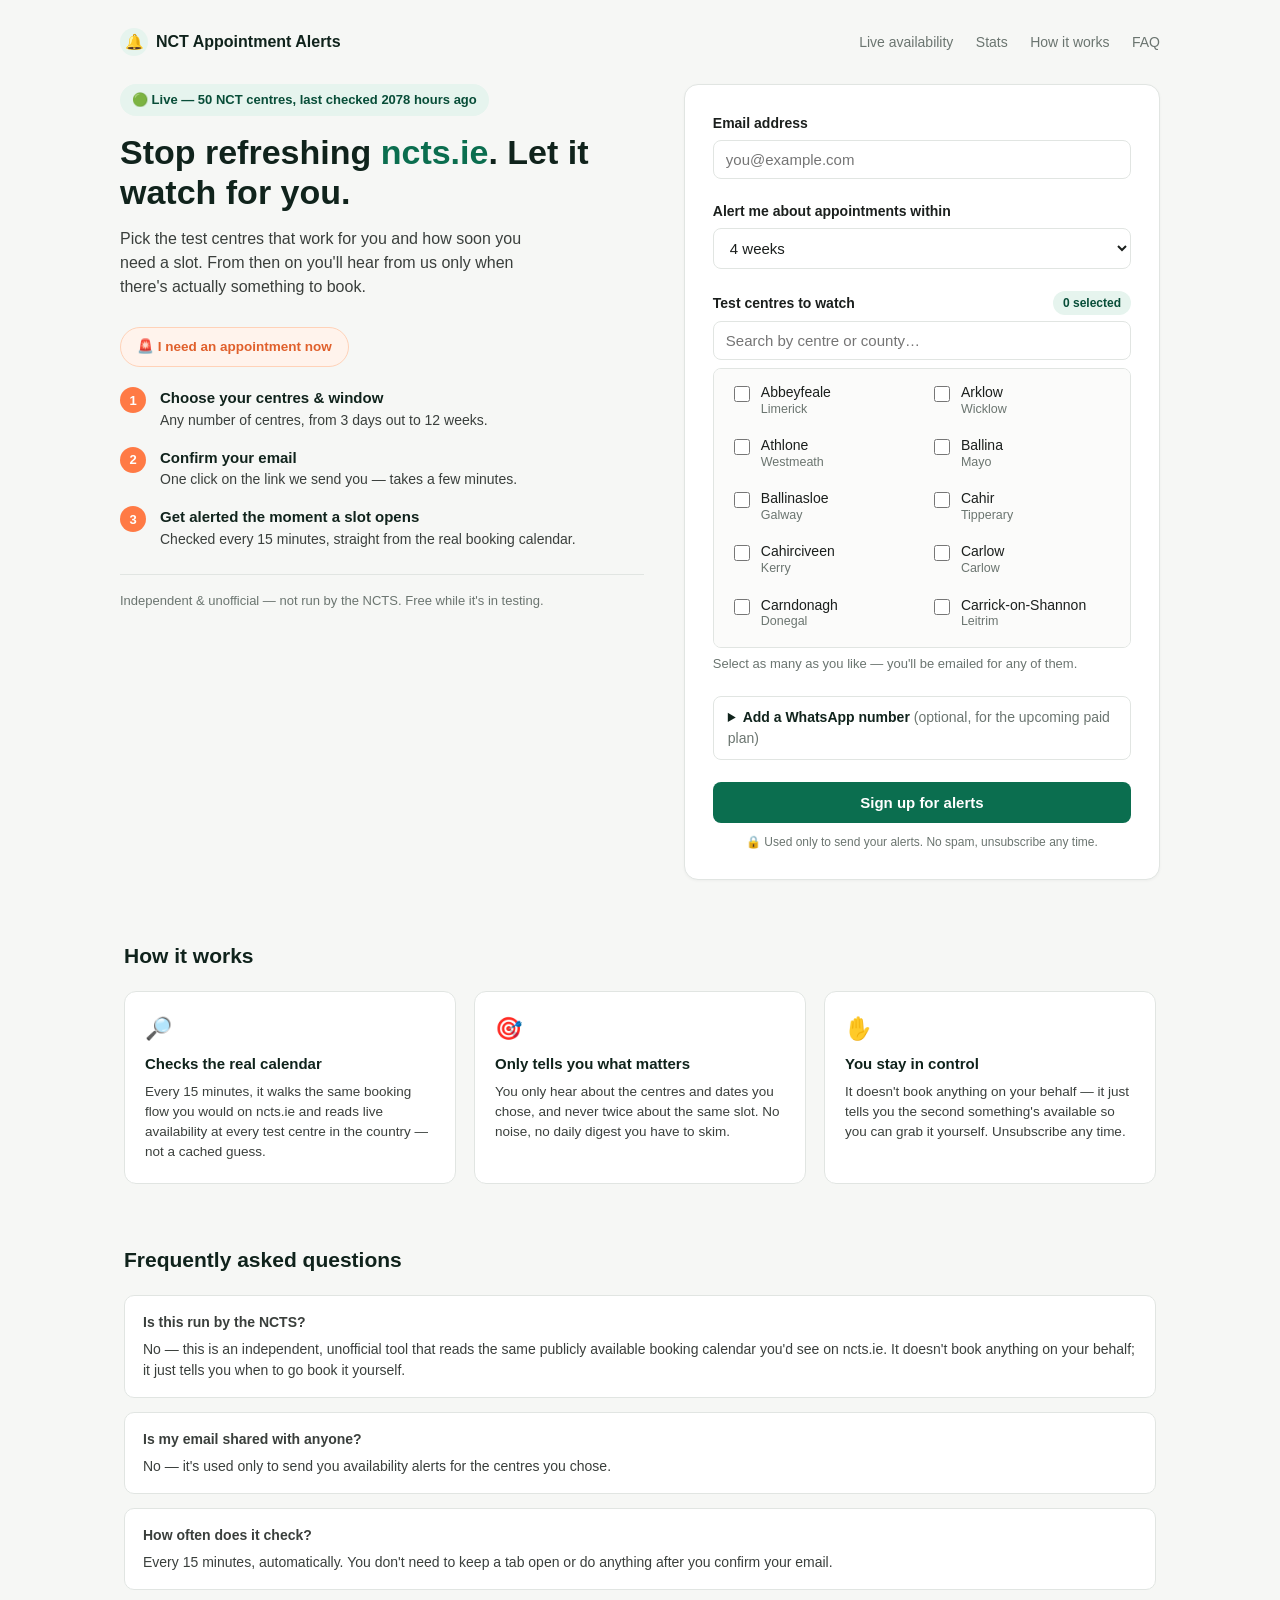
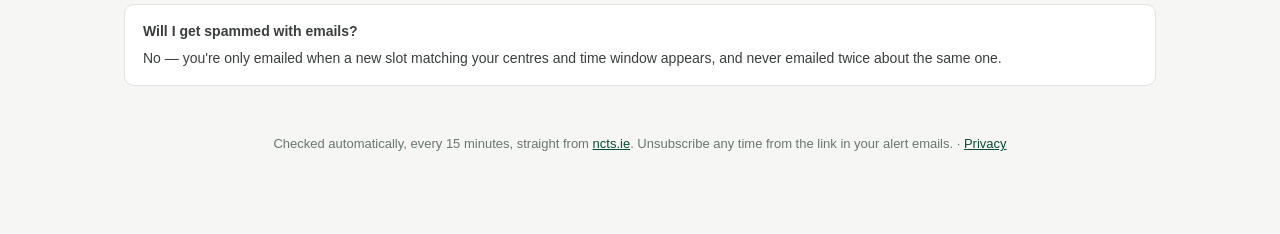
==== docs/index.html @ 72de5918 "make home button" ====
<!doctype html>
<html lang="en">
<head>
  <meta charset="utf-8" />
  <meta name="viewport" content="width=device-width, initial-scale=1" />
  <meta name="description" content="Free NCT appointment alerts for Ireland. Pick your test centres and time window — we check every NCT centre every 15 minutes and email you the moment a slot opens up." />
  <link rel="icon" href="data:image/svg+xml,%3Csvg xmlns='http://www.w3.org/2000/svg' viewBox='0 0 100 100'%3E%3Ccircle cx='50' cy='50' r='46' fill='%230b6e4f'/%3E%3Cpath d='M30 52l14 14 26-30' stroke='white' stroke-width='9' fill='none' stroke-linecap='round' stroke-linejoin='round'/%3E%3C/svg%3E" />
  <link rel="manifest" href="./manifest.json" />
  <meta name="theme-color" content="#0b6e4f" />
  <link rel="apple-touch-icon" href="./icon-192.png" />

  <!-- Social sharing preview (WhatsApp/Facebook/Twitter). Update og:url here
       if/when this moves to a custom domain (see SETUP.md Phase 2). -->
  <meta property="og:type" content="website" />
  <meta property="og:title" content="NCT Appointment Alerts" />
  <meta property="og:description" content="Stop refreshing ncts.ie. Pick your test centres and time window — we check every NCT centre every 15 minutes and email you the moment a slot opens up." />
  <meta property="og:url" content="https://shanemib.github.io/el-byrno-nct-8x2k1/" />
  <meta property="og:image" content="https://shanemib.github.io/el-byrno-nct-8x2k1/og-image.png" />
  <meta name="twitter:card" content="summary_large_image" />

  <title>NCT Appointment Alerts</title>
  <link rel="stylesheet" href="./style.css" />

  <script type="application/ld+json">
  {
    "@context": "https://schema.org",
    "@type": "FAQPage",
    "mainEntity": [
      {
        "@type": "Question",
        "name": "Is this run by the NCTS?",
        "acceptedAnswer": {
          "@type": "Answer",
          "text": "No — this is an independent, unofficial tool that reads the same publicly available booking calendar you'd see on ncts.ie. It doesn't book anything on your behalf; it just tells you when to go book it yourself."
        }
      },
      {
        "@type": "Question",
        "name": "Is my email shared with anyone?",
        "acceptedAnswer": {
          "@type": "Answer",
          "text": "No — it's used only to send you availability alerts for the centres you chose."
        }
      },
      {
        "@type": "Question",
        "name": "How often does it check?",
        "acceptedAnswer": {
          "@type": "Answer",
          "text": "Every 15 minutes, automatically. You don't need to keep a tab open or do anything after you confirm your email."
        }
      },
      {
        "@type": "Question",
        "name": "Will I get spammed with emails?",
        "acceptedAnswer": {
          "@type": "Answer",
          "text": "No — you're only emailed when a new slot matching your centres and time window appears, and never emailed twice about the same one."
        }
      }
    ]
  }
  </script>
</head>
<body>
  <a class="skip-link" href="#main">Skip to content</a>
  <div class="wrap">
    <div class="brand-bar">
      <a class="brand" href="./index.html"><span class="brand-mark">🔔</span> NCT Appointment Alerts</a>
      <nav class="brand-nav">
        <a href="./availability.html">Live availability</a>
        <a href="./stats.html">Stats</a>
        <a href="#how-it-works">How it works</a>
        <a href="#faq">FAQ</a>
      </nav>
    </div>

    <main id="main">
    <section class="hero">
      <div class="hero-copy">
        <p class="eyebrow" id="liveStatus">🟢 Live — scanning every NCT centre, every 15 minutes</p>
        <h1>Stop refreshing <span class="hl">ncts.ie</span>. Let it watch for you.</h1>
        <p class="lede">
          Pick the test centres that work for you and how soon you need a
          slot. From then on you'll hear from us only when there's actually
          something to book.
        </p>
        <a href="./availability.html#urgent" class="urgent-cta">🚨 I need an appointment now</a>
        <p class="hint" id="socialProof" hidden style="margin:-14px 0 20px;"></p>

        <ol class="steps">
          <li><span class="step-num">1</span><div><strong>Choose your centres &amp; window</strong><br />Any number of centres, from 3 days out to 12 weeks.</div></li>
          <li><span class="step-num">2</span><div><strong>Confirm your email</strong><br />One click on the link we send you — takes a few minutes.</div></li>
          <li><span class="step-num">3</span><div><strong>Get alerted the moment a slot opens</strong><br />Checked every 15 minutes, straight from the real booking calendar.</div></li>
        </ol>

        <p class="disclaimer">
          Independent &amp; unofficial — not run by the NCTS. Free while it's in testing.
        </p>
      </div>

      <div class="card">
        <form id="signupForm">
          <div class="field">
            <label for="email">Email address</label>
            <input type="email" id="email" name="email" required placeholder="you@example.com" />
          </div>

          <div class="field">
            <label for="daysAhead">Alert me about appointments within</label>
            <select id="daysAhead" name="daysAhead">
              <option value="3">3 days</option>
              <option value="7">1 week</option>
              <option value="10">10 days</option>
              <option value="14">2 weeks</option>
              <option value="21">3 weeks</option>
              <option value="28" selected>4 weeks</option>
              <option value="42">6 weeks</option>
              <option value="56">8 weeks</option>
              <option value="84">12 weeks</option>
            </select>
          </div>

          <div class="field">
            <div class="centre-field-head">
              <label for="centreSearch">Test centres to watch</label>
              <span class="chip" id="selectedCount">0 selected</span>
            </div>
            <input
              type="text"
              id="centreSearch"
              class="centre-search"
              placeholder="Search by centre or county…"
              autocomplete="off"
            />
            <div class="centre-grid" id="centreGrid">
              <p class="hint">Loading centres…</p>
            </div>
            <p class="hint">Select as many as you like — you'll be emailed for any of them.</p>
          </div>

          <details class="whatsapp-field">
            <summary>Add a WhatsApp number <span class="hint-inline">(optional, for the upcoming paid plan)</span></summary>
            <div class="field" style="margin-top:12px;">
              <label for="whatsapp">WhatsApp number</label>
              <input type="tel" id="whatsapp" name="whatsapp" placeholder="+353871234567" />
              <p class="hint">Not used yet — email is free and covers everyone. This just saves your spot for when instant WhatsApp alerts launch as a paid perk.</p>
            </div>
          </details>

          <!-- Honeypot: invisible to real visitors, but a bot's form-filler
               will often fill every field it finds. If this has anything in
               it on submit, we quietly drop the request. -->
          <div class="hp-field" aria-hidden="true">
            <label for="companyWebsite">Company website</label>
            <input type="text" id="companyWebsite" name="companyWebsite" tabindex="-1" autocomplete="off" />
          </div>

          <button type="submit">Sign up for alerts</button>
          <p class="privacy-note">🔒 Used only to send your alerts. No spam, unsubscribe any time.</p>
          <div class="status" id="status" role="status" aria-live="polite" aria-atomic="true"></div>
        </form>
      </div>
    </section>

    <div id="adSlot" hidden style="margin-top:28px;"></div>

    <section class="about" id="how-it-works">
      <h2>How it works</h2>
      <div class="feature-grid">
        <div class="feature">
          <div class="feature-icon">🔎</div>
          <h3>Checks the real calendar</h3>
          <p>Every 15 minutes, it walks the same booking flow you would on ncts.ie and reads live availability at every test centre in the country — not a cached guess.</p>
        </div>
        <div class="feature">
          <div class="feature-icon">🎯</div>
          <h3>Only tells you what matters</h3>
          <p>You only hear about the centres and dates you chose, and never twice about the same slot. No noise, no daily digest you have to skim.</p>
        </div>
        <div class="feature">
          <div class="feature-icon">✋</div>
          <h3>You stay in control</h3>
          <p>It doesn't book anything on your behalf — it just tells you the second something's available so you can grab it yourself. Unsubscribe any time.</p>
        </div>
      </div>
    </section>

    <section class="about" id="faq">
      <h2>Frequently asked questions</h2>
      <div class="faq-list">
        <div class="faq-item">
          <p class="faq-q">Is this run by the NCTS?</p>
          <p>No — this is an independent, unofficial tool that reads the same publicly available booking calendar you'd see on ncts.ie. It doesn't book anything on your behalf; it just tells you when to go book it yourself.</p>
        </div>
        <div class="faq-item">
          <p class="faq-q">Is my email shared with anyone?</p>
          <p>No — it's used only to send you availability alerts for the centres you chose.</p>
        </div>
        <div class="faq-item">
          <p class="faq-q">How often does it check?</p>
          <p>Every 15 minutes, automatically. You don't need to keep a tab open or do anything after you confirm your email.</p>
        </div>
        <div class="faq-item">
          <p class="faq-q">Will I get spammed with emails?</p>
          <p>No — you're only emailed when a new slot matching your centres and time window appears, and never emailed twice about the same one.</p>
        </div>
      </div>
    </section>
    </main>

    <footer>
      Checked automatically, every 15 minutes, straight from <a href="https://www.ncts.ie/">ncts.ie</a>.
      Unsubscribe any time from the link in your alert emails. · <a href="./privacy.html">Privacy</a>
    </footer>
  </div>

  <script src="./config.js"></script>
  <script src="./app.js"></script>
  <script>initSignupForm(); initAds();</script>
</body>
</html>
---- docs/style.css ----
:root {
  --green: #0b6e4f;
  --green-dark: #084d38;
  --green-pale: #e6f4ee;
  --accent: #ff7a45;
  --accent-dark: #e0602c;
  --ink: #10231c;
  --bg: #f6f7f5;
  --card: #ffffff;
  --text: #1b1f1d;
  --muted: #6b7570;
  --border: #e1e5e2;
  --error: #b3261e;
}

* { box-sizing: border-box; }

/* Visually hidden until focused — lets keyboard/screen-reader users jump
   straight past the repeated brand bar and nav to the actual page content. */
.skip-link {
  position: absolute;
  left: -9999px;
  top: auto;
  background: var(--green-dark);
  color: #fff;
  padding: 10px 16px;
  border-radius: 0 0 8px 0;
  font-size: 14px;
  font-weight: 600;
  text-decoration: none;
  z-index: 100;
}

.skip-link:focus {
  left: 0;
  top: 0;
}

body {
  margin: 0;
  font-family: -apple-system, BlinkMacSystemFont, "Segoe UI", Roboto, Helvetica, Arial, sans-serif;
  background: var(--bg);
  color: var(--text);
  line-height: 1.5;
}

.wrap {
  max-width: 1080px;
  margin: 0 auto;
  padding: 28px 20px 80px;
}

/* ---- Brand bar ---- */
.brand-bar {
  display: flex;
  align-items: center;
  justify-content: space-between;
  margin-bottom: 28px;
  flex-wrap: wrap;
  gap: 10px;
}

/* Now also the home link (top-left logo/brand) — .brand is an <a> on every
   page, including index.html itself (clicking it there just reloads home,
   which is harmless and keeps the behavior consistent everywhere). Pinning
   color on :link/:visited stops the browser's default blue/purple link
   colors from overriding the class once it's an anchor. */
.brand,
.brand:link,
.brand:visited {
  font-weight: 700;
  font-size: 16px;
  color: var(--ink);
  text-decoration: none;
  display: flex;
  align-items: center;
  gap: 8px;
}

.brand:hover { color: var(--green-dark); }

.brand-mark {
  display: inline-flex;
  align-items: center;
  justify-content: center;
  width: 28px;
  height: 28px;
  border-radius: 50%;
  background: var(--green-pale);
  font-size: 15px;
}

.brand-nav a {
  color: var(--muted);
  text-decoration: none;
  font-size: 14px;
  margin-left: 18px;
}

.brand-nav a:hover { color: var(--green-dark); }

/* ---- Hero ---- */
.hero {
  display: grid;
  grid-template-columns: 1.1fr 1fr;
  gap: 40px;
  align-items: start;
}

@media (max-width: 860px) {
  .hero { grid-template-columns: 1fr; }
}

.eyebrow {
  display: inline-block;
  font-size: 13px;
  font-weight: 600;
  color: var(--green-dark);
  background: var(--green-pale);
  padding: 6px 12px;
  border-radius: 999px;
  margin: 0 0 16px;
}

.hero-copy h1 {
  font-size: 34px;
  line-height: 1.2;
  margin: 0 0 14px;
  color: var(--ink);
}

.hero-copy h1 .hl {
  color: var(--green);
}

.lede {
  color: #3a3f3c;
  font-size: 16px;
  margin: 0 0 28px;
  max-width: 46ch;
}

.steps {
  list-style: none;
  margin: 0 0 24px;
  padding: 0;
  display: flex;
  flex-direction: column;
  gap: 16px;
}

.steps li {
  display: flex;
  align-items: flex-start;
  gap: 14px;
}

.steps li div { color: #3a3f3c; font-size: 14px; }
.steps li strong { color: var(--ink); font-size: 15px; }

.step-num {
  flex: none;
  width: 26px;
  height: 26px;
  border-radius: 50%;
  background: var(--accent);
  color: #fff;
  font-weight: 700;
  font-size: 13px;
  display: flex;
  align-items: center;
  justify-content: center;
}

.disclaimer {
  color: var(--muted);
  font-size: 13px;
  border-top: 1px solid var(--border);
  padding-top: 16px;
  margin-top: 4px;
}

/* ---- Signup card ---- */
.card {
  background: var(--card);
  border: 1px solid var(--border);
  border-radius: 14px;
  padding: 28px;
  box-shadow: 0 1px 3px rgba(16, 35, 28, 0.04);
}

label {
  display: block;
  font-weight: 600;
  margin-bottom: 6px;
  font-size: 14px;
}

.field {
  margin-bottom: 22px;
}

input[type="email"],
input[type="tel"],
input[type="text"],
select {
  width: 100%;
  padding: 10px 12px;
  border: 1px solid var(--border);
  border-radius: 8px;
  font-size: 15px;
  background: #fff;
  color: var(--text);
  font-family: inherit;
}

input:focus,
select:focus {
  outline: 2px solid var(--green);
  outline-offset: 1px;
}

.centre-field-head {
  display: flex;
  align-items: center;
  justify-content: space-between;
  gap: 8px;
  margin-bottom: 6px;
}

.centre-field-head label { margin-bottom: 0; }

.chip {
  font-size: 12px;
  font-weight: 600;
  color: var(--green-dark);
  background: var(--green-pale);
  padding: 3px 10px;
  border-radius: 999px;
  white-space: nowrap;
}

.centre-search {
  margin-bottom: 8px;
}

.centre-grid {
  display: grid;
  grid-template-columns: repeat(auto-fill, minmax(170px, 1fr));
  gap: 4px;
  max-height: 280px;
  overflow-y: auto;
  padding: 10px;
  border: 1px solid var(--border);
  border-radius: 8px;
  background: #fbfbfa;
}

.centre-option {
  display: flex;
  align-items: flex-start;
  gap: 8px;
  font-weight: 400;
  font-size: 14px;
  padding: 5px 6px;
  border-radius: 6px;
  cursor: pointer;
}

.centre-option:hover { background: #f0f2f0; }

.centre-option input[type="checkbox"] {
  width: 16px;
  height: 16px;
  margin-top: 2px;
  accent-color: var(--green);
  flex: none;
}

.centre-option .centre-name-wrap { display: flex; flex-direction: column; line-height: 1.25; }
.centre-option .centre-county { color: var(--muted); font-size: 12.5px; }
.centre-option.is-hidden { display: none; }

.hint {
  color: var(--muted);
  font-size: 13px;
  margin-top: 6px;
}

.hint-inline { font-weight: 400; color: var(--muted); }

.whatsapp-field {
  margin-bottom: 22px;
  border: 1px solid var(--border);
  border-radius: 8px;
  padding: 10px 14px;
}

.whatsapp-field summary {
  cursor: pointer;
  font-weight: 600;
  font-size: 14px;
  color: var(--ink);
}

.whatsapp-field[open] summary { margin-bottom: 4px; }

button {
  appearance: none;
  border: none;
  background: var(--green);
  color: #fff;
  font-size: 15px;
  font-weight: 600;
  padding: 12px 20px;
  border-radius: 8px;
  cursor: pointer;
  width: 100%;
}

button:hover { background: var(--green-dark); }
button:disabled { opacity: 0.6; cursor: not-allowed; }

.hp-field {
  position: absolute;
  left: -9999px;
  width: 1px;
  height: 1px;
  overflow: hidden;
}

.privacy-note {
  text-align: center;
  color: var(--muted);
  font-size: 12px;
  margin: 10px 0 0;
}

.status {
  margin-top: 18px;
  padding: 12px 14px;
  border-radius: 8px;
  font-size: 14px;
  display: none;
}

.status.show { display: block; }
.status.success { background: var(--green-pale); color: var(--green-dark); }
.status.error { background: #fbebea; color: var(--error); }

.status-page .wrap { max-width: 640px; }
.status-page .card { text-align: center; }

.status-page .icon {
  font-size: 40px;
  margin-bottom: 12px;
}

/* ---- Live availability page ---- */
.avail-header { max-width: 640px; margin-bottom: 28px; }
.avail-header h1 { font-size: 28px; margin: 0 0 10px; color: var(--ink); }
.avail-header .eyebrow { margin-bottom: 12px; }
.avail-header .lede { margin: 0; }

.avail-list {
  display: grid;
  grid-template-columns: repeat(auto-fill, minmax(260px, 1fr));
  gap: 14px;
  margin-bottom: 12px;
}

.avail-card {
  background: var(--card);
  border: 1px solid var(--border);
  border-radius: 12px;
  padding: 16px 18px;
}

.avail-card h3 { font-size: 15px; margin: 0 0 10px; color: var(--ink); }

.avail-dates { display: flex; flex-direction: column; gap: 8px; }

.avail-date-row {
  display: flex;
  justify-content: space-between;
  gap: 10px;
  font-size: 13.5px;
  padding: 6px 0;
  border-top: 1px solid var(--border);
}

.avail-date-row:first-child { border-top: none; padding-top: 0; }

.avail-date { color: var(--ink); font-weight: 600; }
.avail-times { color: var(--muted); text-align: right; }

.no-avail-heading {
  font-size: 15px;
  color: var(--muted);
  font-weight: 600;
  margin: 32px 0 12px;
}

.no-avail-pills {
  display: flex;
  flex-wrap: wrap;
  gap: 8px;
}

.no-avail-pill {
  font-size: 12.5px;
  color: var(--muted);
  background: #eef0ee;
  border: 1px solid var(--border);
  padding: 5px 11px;
  border-radius: 999px;
}

.cta-link {
  display: inline-block;
  margin-top: 10px;
  color: var(--green-dark);
  font-weight: 600;
  text-decoration: none;
}

.cta-link:hover { text-decoration: underline; }

/* ---- Urgent / short-notice section ---- */
.urgent-cta {
  display: inline-flex;
  align-items: center;
  gap: 6px;
  margin: 0 0 20px;
  padding: 9px 16px;
  border-radius: 999px;
  background: #fff3ec;
  border: 1px solid #ffd2b8;
  color: var(--accent-dark);
  font-weight: 600;
  font-size: 13.5px;
  text-decoration: none;
}

.urgent-cta:hover { background: #ffe6d8; }

.urgent-section {
  margin-bottom: 32px;
  scroll-margin-top: 20px;
}

.urgent-heading {
  font-size: 16px;
  margin: 0 0 12px;
  color: var(--accent-dark);
}

.urgent-list {
  display: grid;
  grid-template-columns: repeat(auto-fill, minmax(240px, 1fr));
  gap: 12px;
}

.urgent-card {
  background: #fffaf7;
  border: 1px solid #ffd2b8;
  border-radius: 12px;
  padding: 14px 16px;
}

.urgent-card h4 { font-size: 14px; margin: 0 0 6px; color: var(--ink); }
.urgent-card .urgent-when { color: var(--accent-dark); font-weight: 600; font-size: 13px; }
.urgent-card .avail-times { color: var(--muted); font-size: 13px; }

.urgent-empty {
  background: var(--card);
  border: 1px dashed var(--border);
  border-radius: 12px;
  padding: 16px 18px;
  color: var(--muted);
  font-size: 13.5px;
}

/* ---- Stats page ---- */
.stats-summary {
  display: grid;
  grid-template-columns: repeat(auto-fit, minmax(180px, 1fr));
  gap: 14px;
  margin-bottom: 32px;
}

.stat-card {
  background: var(--card);
  border: 1px solid var(--border);
  border-radius: 12px;
  padding: 18px;
  text-align: center;
}

.stat-card .stat-value {
  font-size: 28px;
  font-weight: 700;
  color: var(--green-dark);
  display: block;
  margin-bottom: 4px;
}

.stat-card .stat-label {
  font-size: 12.5px;
  color: var(--muted);
}

.stats-table-wrap {
  overflow-x: auto;
  background: var(--card);
  border: 1px solid var(--border);
  border-radius: 12px;
}

table.stats-table {
  width: 100%;
  border-collapse: collapse;
  font-size: 13.5px;
}

table.stats-table th,
table.stats-table td {
  text-align: left;
  padding: 10px 14px;
  border-bottom: 1px solid var(--border);
  white-space: nowrap;
}

table.stats-table th {
  color: var(--muted);
  font-weight: 600;
  font-size: 12.5px;
  text-transform: uppercase;
  letter-spacing: 0.02em;
}

table.stats-table tr:last-child td { border-bottom: none; }

.stats-bar-track {
  display: inline-block;
  width: 80px;
  height: 6px;
  border-radius: 999px;
  background: #eef0ee;
  vertical-align: middle;
  margin-right: 8px;
  overflow: hidden;
}

.stats-bar-fill {
  display: block;
  height: 100%;
  background: var(--green);
  border-radius: 999px;
}

.stats-note {
  background: var(--green-pale);
  border: 1px solid #cfe9dd;
  border-radius: 10px;
  padding: 12px 16px;
  color: var(--green-dark);
  font-size: 13.5px;
  margin-bottom: 24px;
}

/* ---- About / how it works / FAQ ---- */
.about {
  margin-top: 56px;
  padding: 4px 4px 0;
  scroll-margin-top: 20px;
}

.about h2 {
  font-size: 21px;
  margin: 0 0 20px;
  color: var(--ink);
}

.feature-grid {
  display: grid;
  grid-template-columns: repeat(auto-fit, minmax(220px, 1fr));
  gap: 18px;
}

.feature {
  background: var(--card);
  border: 1px solid var(--border);
  border-radius: 12px;
  padding: 20px;
}

.feature-icon { font-size: 22px; margin-bottom: 8px; }
.feature h3 { font-size: 15px; margin: 0 0 6px; color: var(--ink); }
.feature p { font-size: 13.5px; color: #3a3f3c; margin: 0; }

.faq-list {
  display: grid;
  gap: 14px;
}

.faq-item {
  background: var(--card);
  border: 1px solid var(--border);
  border-radius: 10px;
  padding: 16px 18px;
}

.faq-item p { margin: 0; font-size: 14px; color: #3a3f3c; }
.faq-q { font-weight: 600; color: var(--ink); margin-bottom: 6px !important; }

footer {
  margin-top: 48px;
  text-align: center;
  color: var(--muted);
  font-size: 13px;
}

footer a { color: var(--green-dark); }
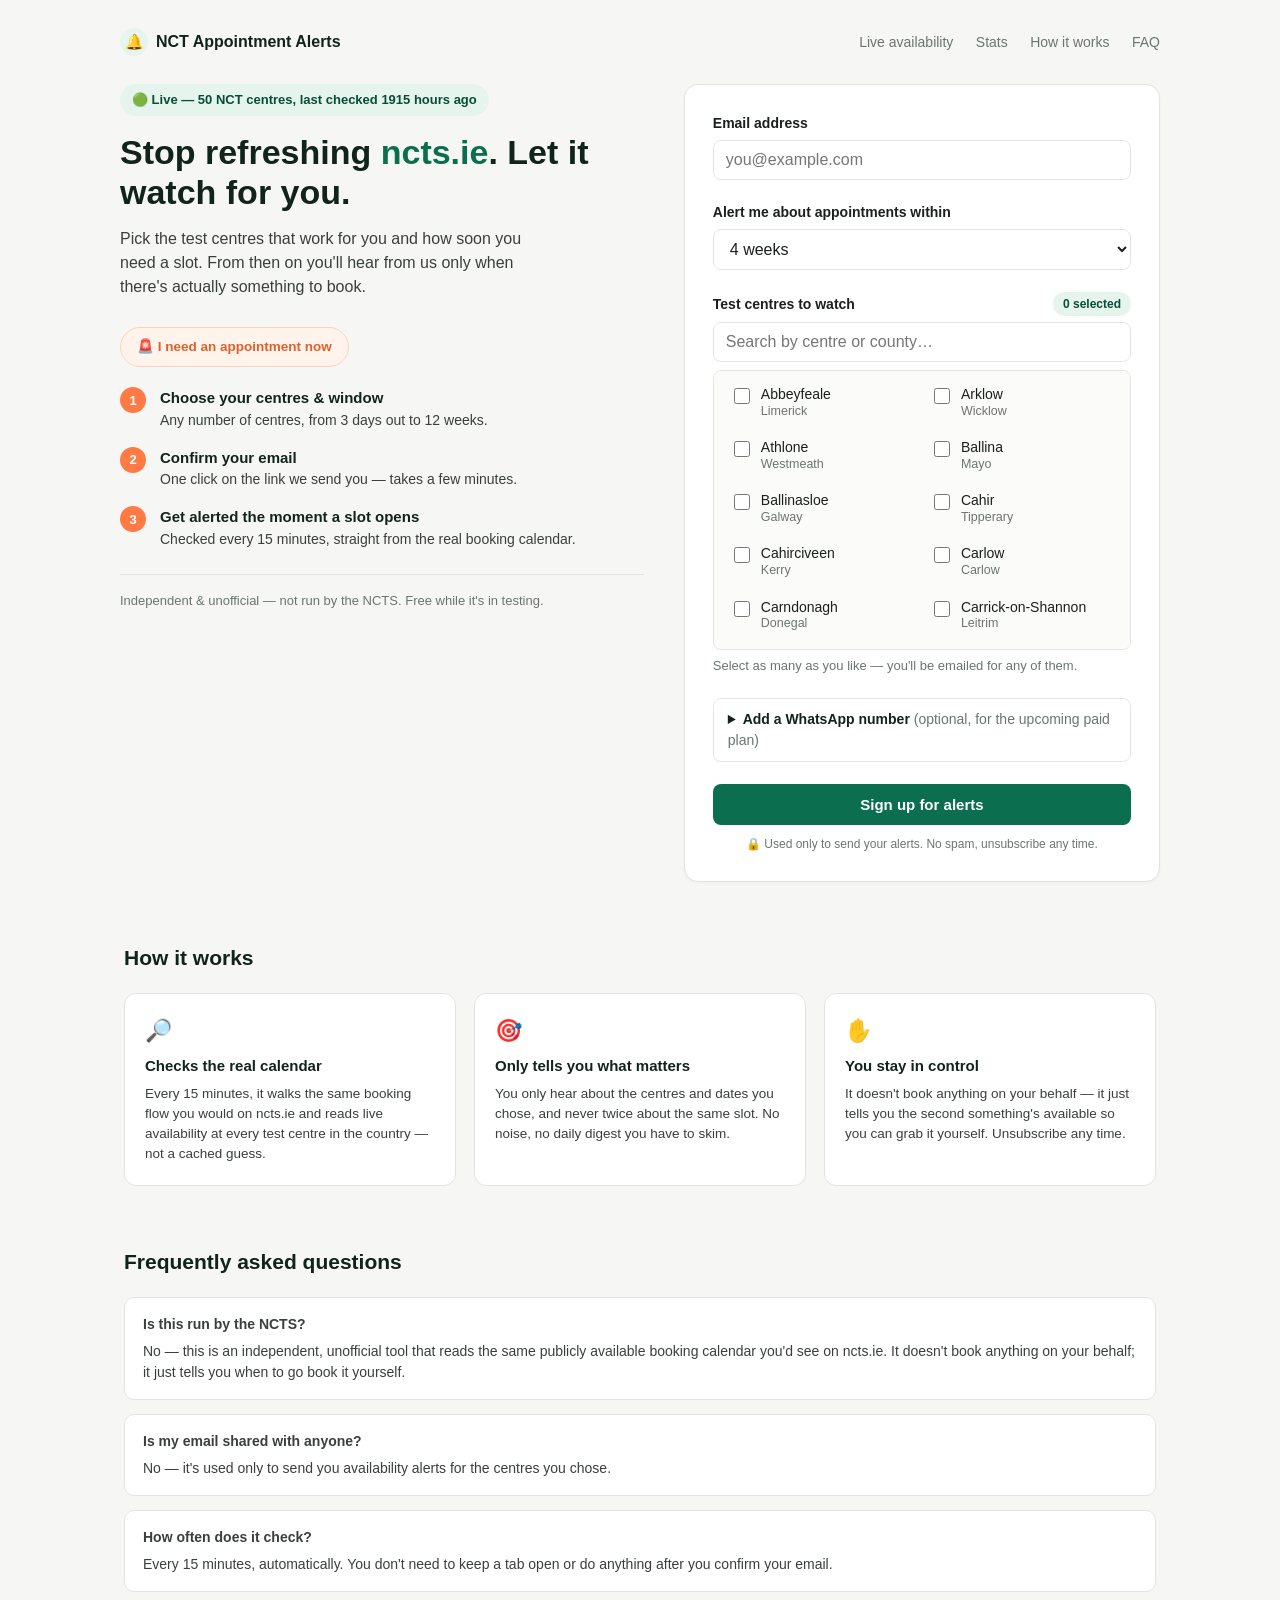
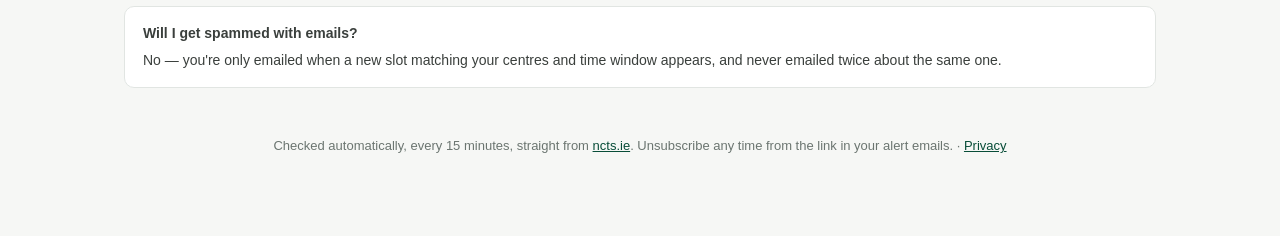
==== commit c6b4677e: "add cloudflare" ====
--- a/docs/index.html
+++ b/docs/index.html
@@ -20,6 +20,12 @@
 
   <title>NCT Appointment Alerts</title>
   <link rel="stylesheet" href="./style.css" />
+
+  <!-- Cloudflare Turnstile: invisible/low-friction bot check on the signup
+       form below. Free (see SETUP.md "Bot protection"). Loads async so it
+       never blocks the page; the widget itself is a no-op until a real
+       data-sitekey is set on the div further down. -->
+  <script src="https://challenges.cloudflare.com/turnstile/v0/api.js" async defer></script>
 
   <script type="application/ld+json">
   {
@@ -156,6 +162,14 @@
             <input type="text" id="companyWebsite" name="companyWebsite" tabindex="-1" autocomplete="off" />
           </div>
 
+          <!-- Cloudflare Turnstile widget. data-sitekey is a PUBLIC key, safe
+               to commit here (the secret key lives only in Supabase — see
+               SETUP.md). Replace YOUR_TURNSTILE_SITE_KEY once you have one;
+               until then Turnstile just renders nothing and the signup
+               function skips verification entirely, so the form keeps
+               working normally. -->
+          <div class="cf-turnstile" data-sitekey="0x4AAAAAAE6PxPSysXiSIWEW"></div>
+
           <button type="submit">Sign up for alerts</button>
           <p class="privacy-note">🔒 Used only to send your alerts. No spam, unsubscribe any time.</p>
           <div class="status" id="status" role="status" aria-live="polite" aria-atomic="true"></div>
--- a/docs/style.css
+++ b/docs/style.css
@@ -208,7 +208,10 @@
   padding: 10px 12px;
   border: 1px solid var(--border);
   border-radius: 8px;
-  font-size: 15px;
+  /* 16px, not 15px: iOS Safari auto-zooms the whole page when a focused
+     field's font is under 16px, which is a jarring surprise on a form
+     that's mostly filled in on a phone. */
+  font-size: 16px;
   background: #fff;
   color: var(--text);
   font-family: inherit;
@@ -393,6 +396,17 @@
 
 .avail-date { color: var(--ink); font-weight: 600; }
 .avail-times { color: var(--muted); text-align: right; }
+
+/* On a narrow phone a long comma-separated time list squeezed into ~50%
+   of the row width just wraps into ragged right-aligned lines, which is
+   hard to scan. Stack date above times, both left-aligned, instead. */
+@media (max-width: 480px) {
+  .avail-date-row {
+    flex-direction: column;
+    gap: 2px;
+  }
+  .avail-times { text-align: left; }
+}
 
 .no-avail-heading {
   font-size: 15px;
@@ -512,9 +526,26 @@
 
 .stats-table-wrap {
   overflow-x: auto;
+  -webkit-overflow-scrolling: touch;
   background: var(--card);
   border: 1px solid var(--border);
   border-radius: 12px;
+}
+
+/* The table is wider than a phone screen (it has 4 columns of real data),
+   so on narrow viewports it scrolls sideways inside its border — but
+   nothing about a bordered box says "swipe me", so on desktop this hint
+   would just be noise next to a table that already fits. Shown only
+   below the width where the table actually needs to scroll. */
+.swipe-hint {
+  display: none;
+  color: var(--muted);
+  font-size: 12.5px;
+  margin: 0 0 8px;
+}
+
+@media (max-width: 760px) {
+  .swipe-hint { display: block; }
 }
 
 table.stats-table {
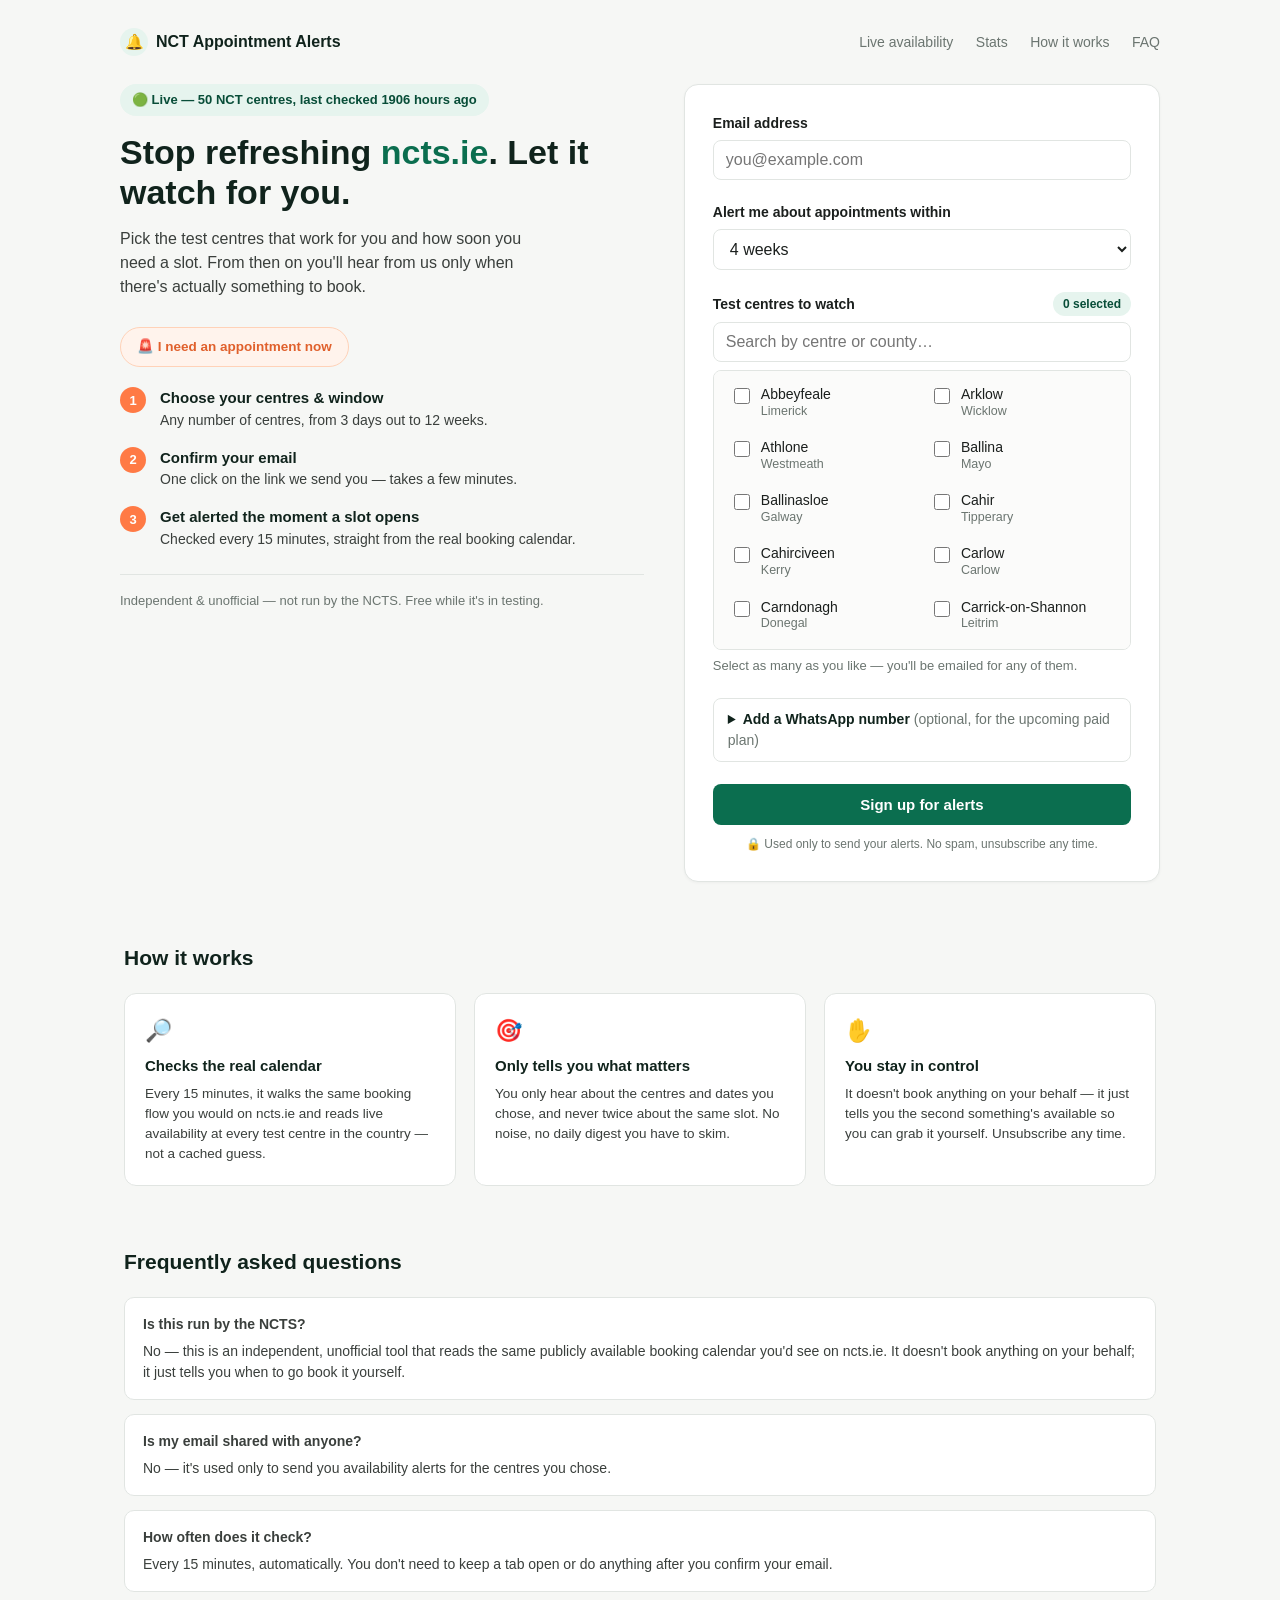
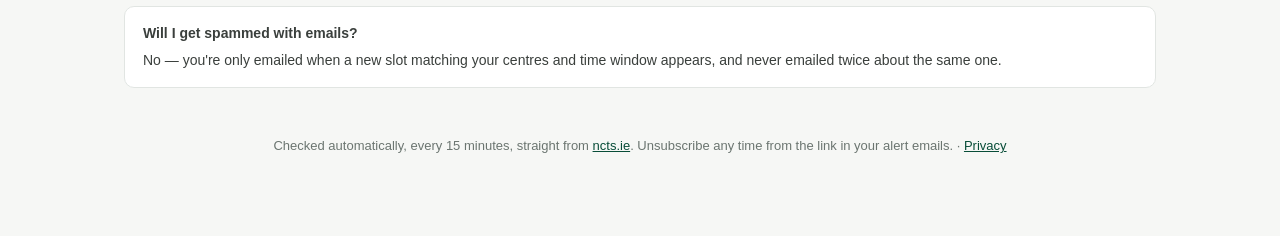
==== commit ee879bd4: "analytics" ====
--- a/docs/index.html
+++ b/docs/index.html
@@ -23,8 +23,9 @@
 
   <!-- Cloudflare Turnstile: invisible/low-friction bot check on the signup
        form below. Free (see SETUP.md "Bot protection"). Loads async so it
-       never blocks the page; the widget itself is a no-op until a real
-       data-sitekey is set on the div further down. -->
+       never blocks the page; if the div's data-sitekey further down is ever
+       reset to a placeholder, the widget is a harmless no-op instead of an
+       error. -->
   <script src="https://challenges.cloudflare.com/turnstile/v0/api.js" async defer></script>
 
   <script type="application/ld+json">
@@ -164,10 +165,10 @@
 
           <!-- Cloudflare Turnstile widget. data-sitekey is a PUBLIC key, safe
                to commit here (the secret key lives only in Supabase — see
-               SETUP.md). Replace YOUR_TURNSTILE_SITE_KEY once you have one;
-               until then Turnstile just renders nothing and the signup
-               function skips verification entirely, so the form keeps
-               working normally. -->
+               SETUP.md). If this is ever reset to a placeholder value,
+               Turnstile just renders nothing and signup_subscriber skips
+               verification entirely (see its comments in
+               supabase_schema.sql), so the form keeps working either way. -->
           <div class="cf-turnstile" data-sitekey="0x4AAAAAAE6PxPSysXiSIWEW"></div>
 
           <button type="submit">Sign up for alerts</button>
@@ -232,5 +233,10 @@
   <script src="./config.js"></script>
   <script src="./app.js"></script>
   <script>initSignupForm(); initAds();</script>
+  <!-- Cloudflare Web Analytics: cookieless page-view counting — see
+       privacy.html "Cookies and ads". No visitor-level data reaches the
+       website's own code; Cloudflare's beacon script reports directly to
+       Cloudflare. -->
+  <script type='module' src='https://static.cloudflareinsights.com/beacon.min.js' data-cf-beacon='{"token": "ac98ead99cfc45bd93eb7f362b835891"}'></script>
 </body>
 </html>
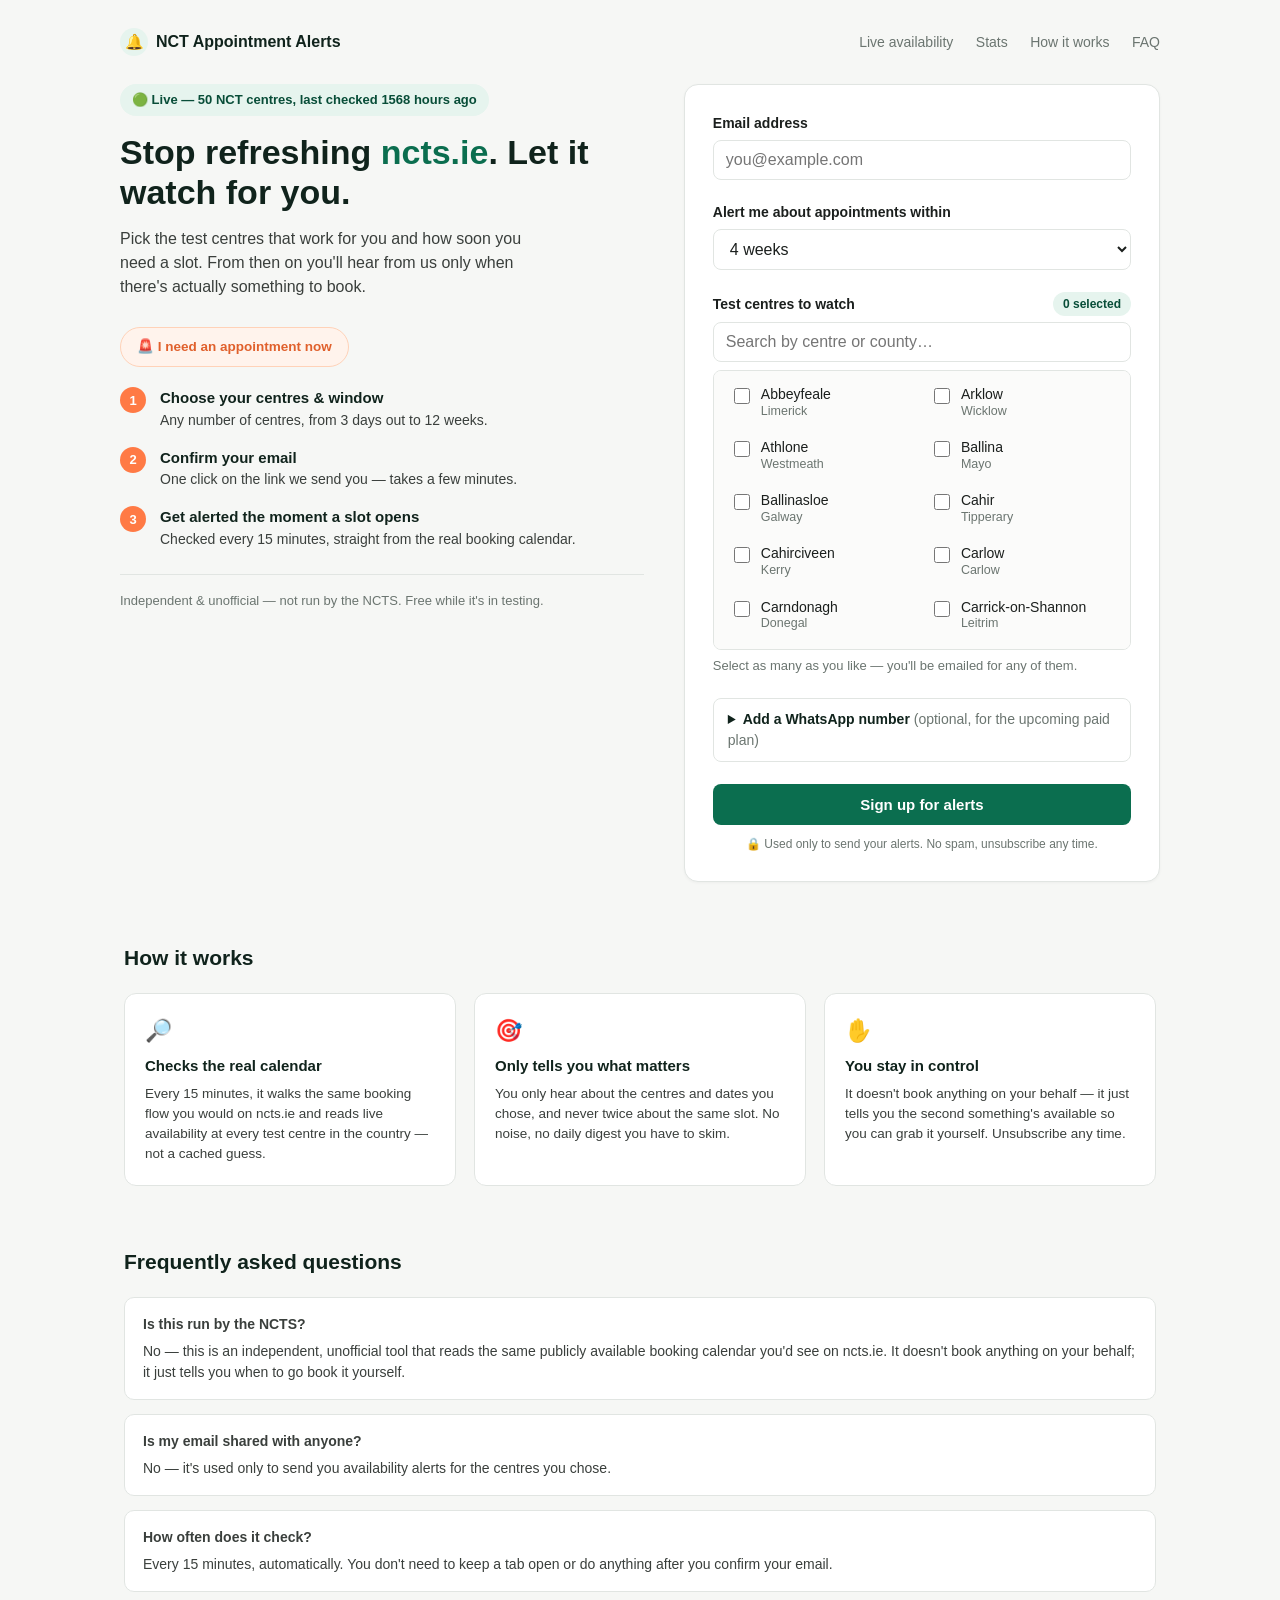
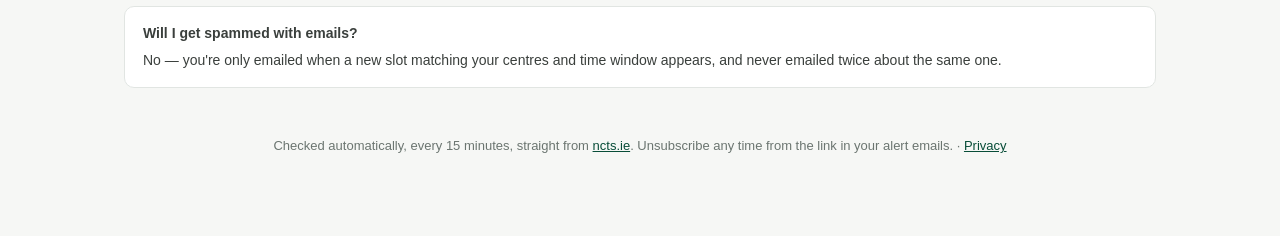
==== commit 23d4ab3b: "New site" ====
--- a/docs/index.html
+++ b/docs/index.html
@@ -9,13 +9,12 @@
   <meta name="theme-color" content="#0b6e4f" />
   <link rel="apple-touch-icon" href="./icon-192.png" />
 
-  <!-- Social sharing preview (WhatsApp/Facebook/Twitter). Update og:url here
-       if/when this moves to a custom domain (see SETUP.md Phase 2). -->
+  <!-- Social sharing preview (WhatsApp/Facebook/Twitter). -->
   <meta property="og:type" content="website" />
   <meta property="og:title" content="NCT Appointment Alerts" />
   <meta property="og:description" content="Stop refreshing ncts.ie. Pick your test centres and time window — we check every NCT centre every 15 minutes and email you the moment a slot opens up." />
-  <meta property="og:url" content="https://shanemib.github.io/el-byrno-nct-8x2k1/" />
-  <meta property="og:image" content="https://shanemib.github.io/el-byrno-nct-8x2k1/og-image.png" />
+  <meta property="og:url" content="https://nctsalerts.ie/" />
+  <meta property="og:image" content="https://nctsalerts.ie/og-image.png" />
   <meta name="twitter:card" content="summary_large_image" />
 
   <title>NCT Appointment Alerts</title>
@@ -237,6 +236,6 @@
        privacy.html "Cookies and ads". No visitor-level data reaches the
        website's own code; Cloudflare's beacon script reports directly to
        Cloudflare. -->
-  <script type='module' src='https://static.cloudflareinsights.com/beacon.min.js' data-cf-beacon='{"token": "ac98ead99cfc45bd93eb7f362b835891"}'></script>
+  <script type='module' src='https://static.cloudflareinsights.com/beacon.min.js' data-cf-beacon='{"token": "9e086355cf7e42c2aa451b2b8494ad18"}'></script>
 </body>
 </html>
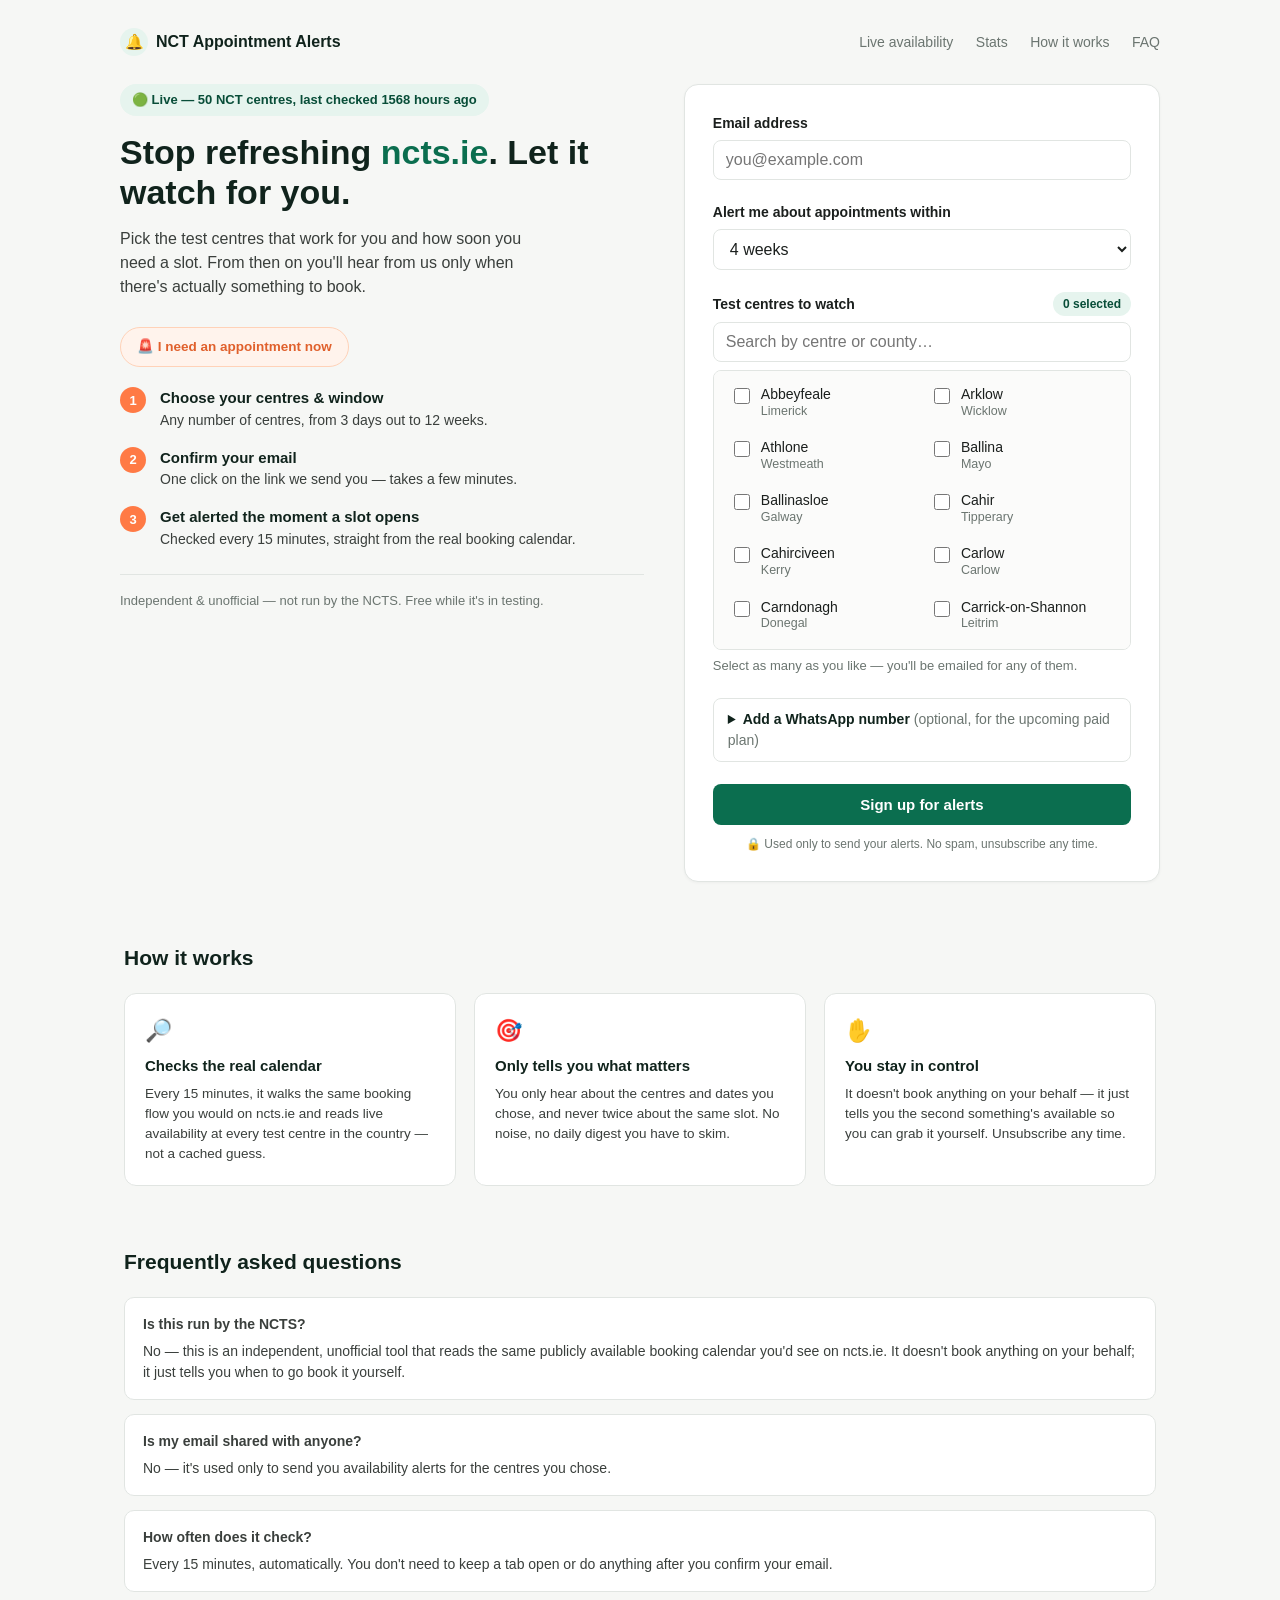
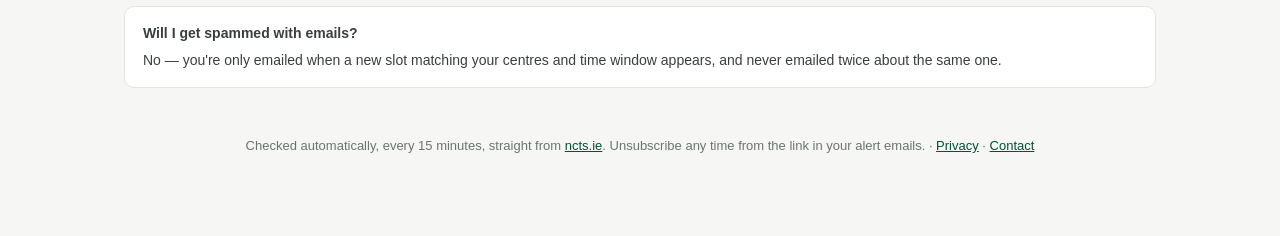
==== commit 82aa06c5: "Prep for pay" ====
--- a/docs/index.html
+++ b/docs/index.html
@@ -225,7 +225,7 @@
 
     <footer>
       Checked automatically, every 15 minutes, straight from <a href="https://www.ncts.ie/">ncts.ie</a>.
-      Unsubscribe any time from the link in your alert emails. · <a href="./privacy.html">Privacy</a>
+      Unsubscribe any time from the link in your alert emails. · <a href="./privacy.html">Privacy</a> · <a href="mailto:nctsalerts@gmail.com">Contact</a>
     </footer>
   </div>
 
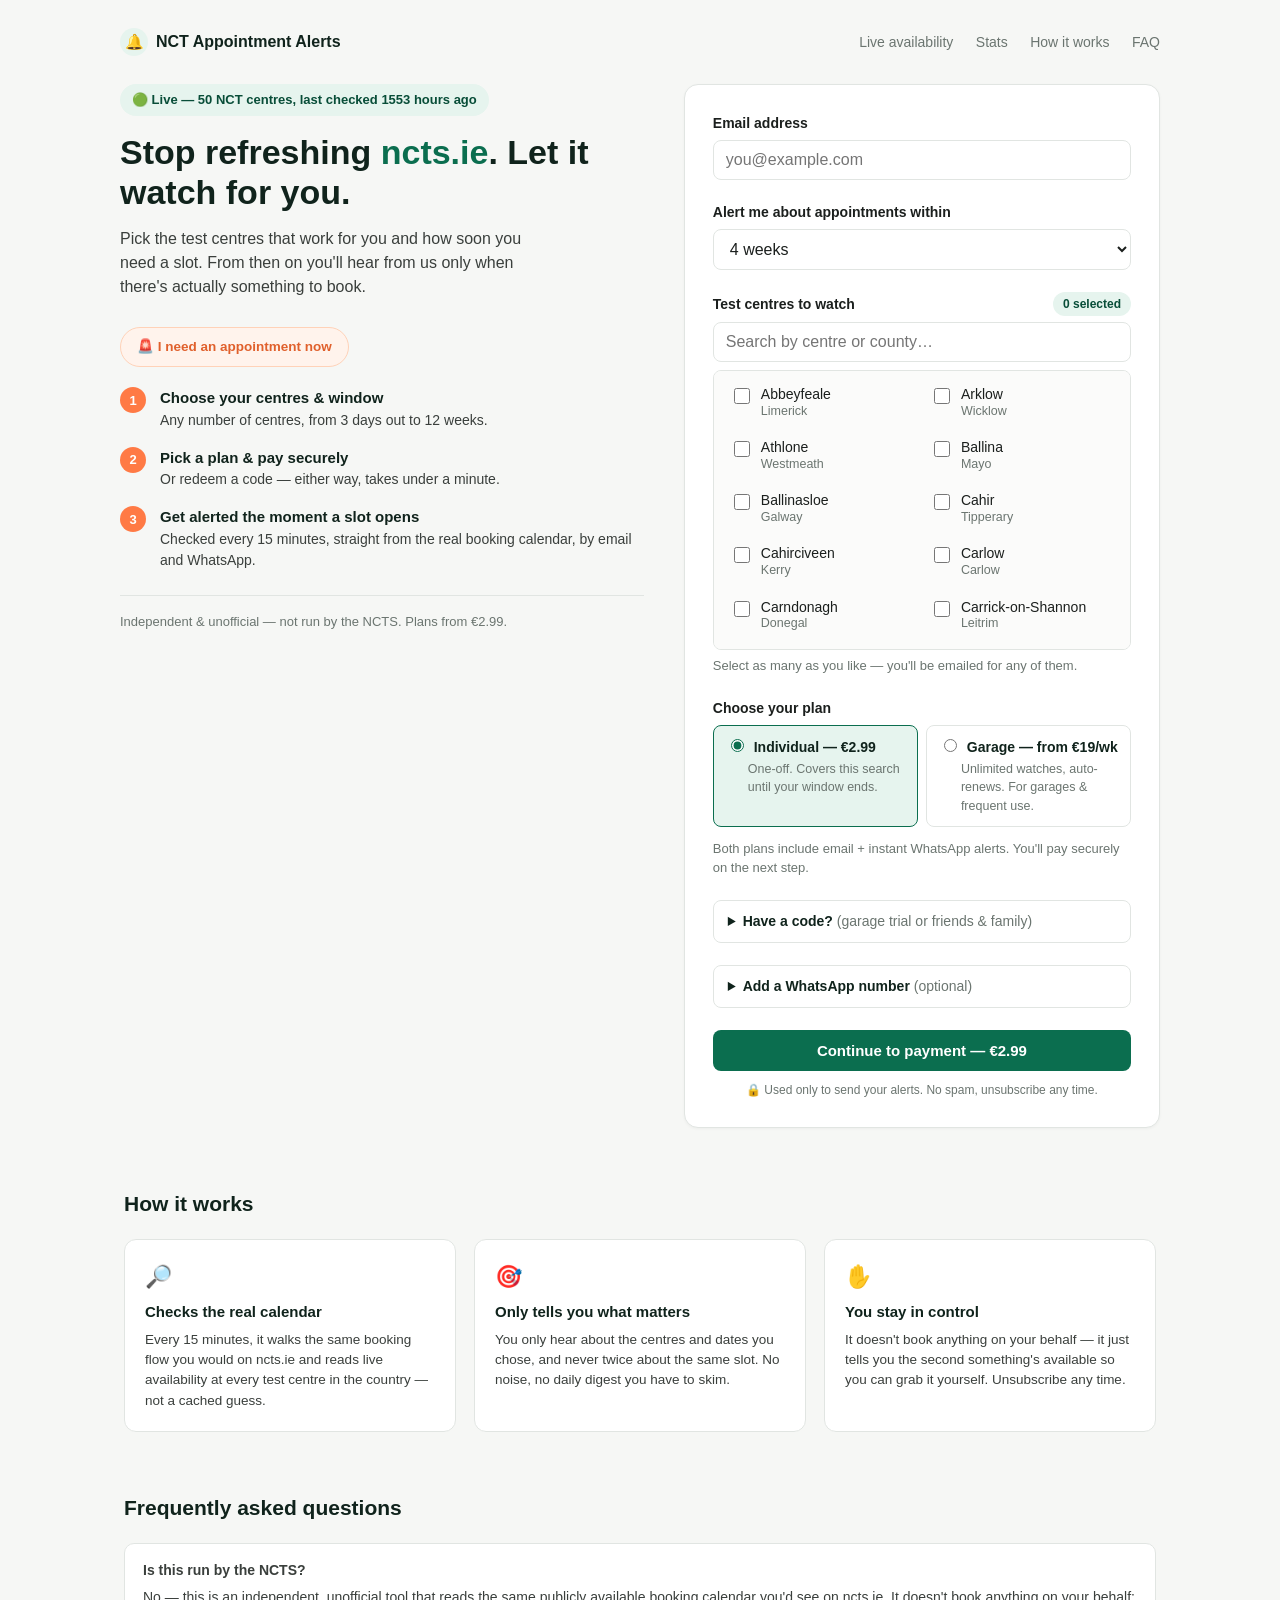
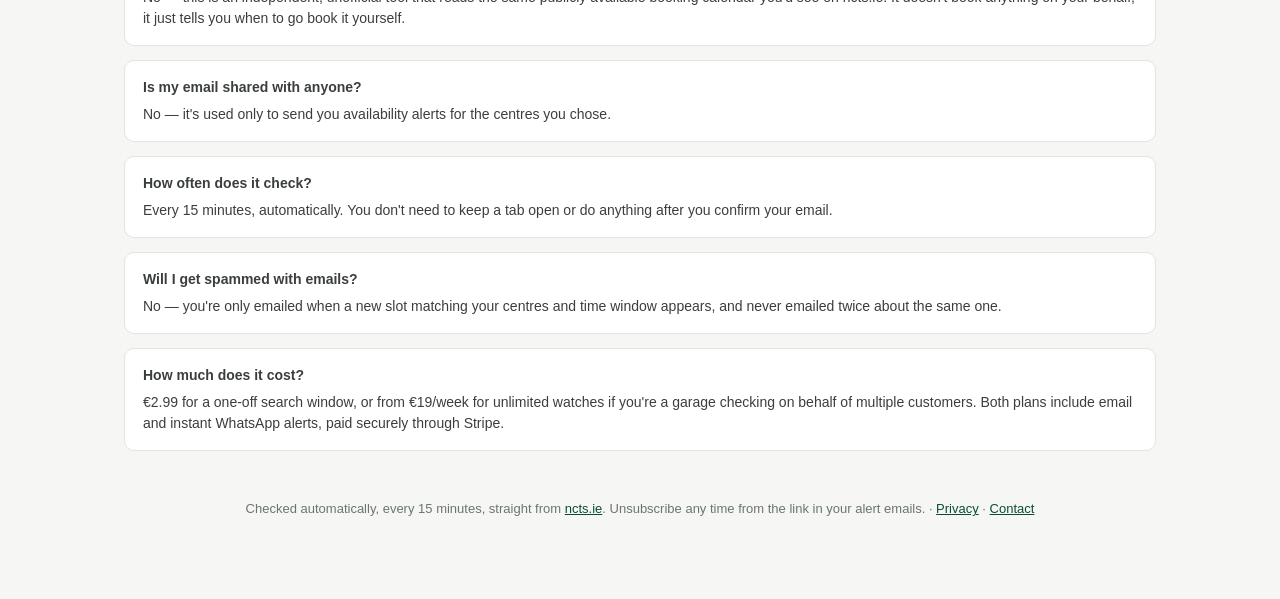
==== commit 7f1ac8bf: "Add Stripe" ====
--- a/docs/index.html
+++ b/docs/index.html
@@ -3,7 +3,7 @@
 <head>
   <meta charset="utf-8" />
   <meta name="viewport" content="width=device-width, initial-scale=1" />
-  <meta name="description" content="Free NCT appointment alerts for Ireland. Pick your test centres and time window — we check every NCT centre every 15 minutes and email you the moment a slot opens up." />
+  <meta name="description" content="NCT appointment alerts for Ireland, from €2.99. Pick your test centres and time window — we check every NCT centre every 15 minutes and email (or WhatsApp) you the moment a slot opens up." />
   <link rel="icon" href="data:image/svg+xml,%3Csvg xmlns='http://www.w3.org/2000/svg' viewBox='0 0 100 100'%3E%3Ccircle cx='50' cy='50' r='46' fill='%230b6e4f'/%3E%3Cpath d='M30 52l14 14 26-30' stroke='white' stroke-width='9' fill='none' stroke-linecap='round' stroke-linejoin='round'/%3E%3C/svg%3E" />
   <link rel="manifest" href="./manifest.json" />
   <meta name="theme-color" content="#0b6e4f" />
@@ -62,6 +62,14 @@
         "acceptedAnswer": {
           "@type": "Answer",
           "text": "No — you're only emailed when a new slot matching your centres and time window appears, and never emailed twice about the same one."
+        }
+      },
+      {
+        "@type": "Question",
+        "name": "How much does it cost?",
+        "acceptedAnswer": {
+          "@type": "Answer",
+          "text": "€2.99 for a one-off search window, or from €19/week for unlimited watches if you're a garage checking on behalf of multiple customers. Both plans include email and instant WhatsApp alerts, paid securely through Stripe."
         }
       }
     ]
@@ -96,12 +104,12 @@
 
         <ol class="steps">
           <li><span class="step-num">1</span><div><strong>Choose your centres &amp; window</strong><br />Any number of centres, from 3 days out to 12 weeks.</div></li>
-          <li><span class="step-num">2</span><div><strong>Confirm your email</strong><br />One click on the link we send you — takes a few minutes.</div></li>
-          <li><span class="step-num">3</span><div><strong>Get alerted the moment a slot opens</strong><br />Checked every 15 minutes, straight from the real booking calendar.</div></li>
+          <li><span class="step-num">2</span><div><strong>Pick a plan &amp; pay securely</strong><br />Or redeem a code — either way, takes under a minute.</div></li>
+          <li><span class="step-num">3</span><div><strong>Get alerted the moment a slot opens</strong><br />Checked every 15 minutes, straight from the real booking calendar, by email and WhatsApp.</div></li>
         </ol>
 
         <p class="disclaimer">
-          Independent &amp; unofficial — not run by the NCTS. Free while it's in testing.
+          Independent &amp; unofficial — not run by the NCTS. Plans from €2.99.
         </p>
       </div>
 
@@ -145,12 +153,57 @@
             <p class="hint">Select as many as you like — you'll be emailed for any of them.</p>
           </div>
 
+          <div class="field">
+            <div class="centre-field-head">
+              <label>Choose your plan</label>
+            </div>
+            <div class="plan-options" id="planOptions">
+              <label class="plan-option" for="planIndividual">
+                <input type="radio" id="planIndividual" name="plan" value="individual" checked />
+                <span class="plan-name">Individual — €2.99</span>
+                <div class="plan-price">One-off. Covers this search until your window ends.</div>
+              </label>
+              <label class="plan-option" for="planGarage">
+                <input type="radio" id="planGarage" name="plan" value="garage" />
+                <span class="plan-name">Garage — from €19/wk</span>
+                <div class="plan-price">Unlimited watches, auto-renews. For garages &amp; frequent use.</div>
+              </label>
+            </div>
+
+            <div class="garage-interval-field" id="garageIntervalField" hidden>
+              <div class="interval-options">
+                <label class="interval-option" for="intervalWeek">
+                  <input type="radio" id="intervalWeek" name="interval" value="week" checked />
+                  Weekly — €19
+                </label>
+                <label class="interval-option" for="intervalMonth">
+                  <input type="radio" id="intervalMonth" name="interval" value="month" />
+                  Monthly — €49
+                </label>
+                <label class="interval-option" for="intervalYear">
+                  <input type="radio" id="intervalYear" name="interval" value="year" />
+                  Yearly — €499
+                </label>
+              </div>
+            </div>
+            <p class="hint">Both plans include email + instant WhatsApp alerts. You'll pay securely on the next step.</p>
+          </div>
+
+          <details class="code-field">
+            <summary>Have a code? <span class="hint-inline">(garage trial or friends &amp; family)</span></summary>
+            <div class="field" style="margin-top:12px;">
+              <label for="compCode">Code</label>
+              <input type="text" id="compCode" name="compCode" placeholder="e.g. FAMILY2026" autocomplete="off" />
+              <p class="hint">A valid code skips payment entirely — no card needed.</p>
+            </div>
+          </details>
+
           <details class="whatsapp-field">
-            <summary>Add a WhatsApp number <span class="hint-inline">(optional, for the upcoming paid plan)</span></summary>
+            <summary>Add a WhatsApp number <span class="hint-inline">(optional)</span></summary>
             <div class="field" style="margin-top:12px;">
               <label for="whatsapp">WhatsApp number</label>
               <input type="tel" id="whatsapp" name="whatsapp" placeholder="+353871234567" />
-              <p class="hint">Not used yet — email is free and covers everyone. This just saves your spot for when instant WhatsApp alerts launch as a paid perk.</p>
+              <p class="hint">Included with your plan — get an instant WhatsApp message the moment a slot opens, as well as the email.</p>
             </div>
           </details>
 
@@ -170,7 +223,7 @@
                supabase_schema.sql), so the form keeps working either way. -->
           <div class="cf-turnstile" data-sitekey="0x4AAAAAAE6PxPSysXiSIWEW"></div>
 
-          <button type="submit">Sign up for alerts</button>
+          <button type="submit" id="submitBtn">Continue to payment</button>
           <p class="privacy-note">🔒 Used only to send your alerts. No spam, unsubscribe any time.</p>
           <div class="status" id="status" role="status" aria-live="polite" aria-atomic="true"></div>
         </form>
@@ -218,6 +271,10 @@
         <div class="faq-item">
           <p class="faq-q">Will I get spammed with emails?</p>
           <p>No — you're only emailed when a new slot matching your centres and time window appears, and never emailed twice about the same one.</p>
+        </div>
+        <div class="faq-item">
+          <p class="faq-q">How much does it cost?</p>
+          <p>€2.99 for a one-off search window, or from €19/week for unlimited watches if you're a garage checking on behalf of multiple customers. Both plans include email and instant WhatsApp alerts, paid securely through Stripe.</p>
         </div>
       </div>
     </section>
--- a/docs/style.css
+++ b/docs/style.css
@@ -292,21 +292,97 @@
 
 .hint-inline { font-weight: 400; color: var(--muted); }
 
-.whatsapp-field {
+.whatsapp-field,
+.code-field {
   margin-bottom: 22px;
   border: 1px solid var(--border);
   border-radius: 8px;
   padding: 10px 14px;
 }
 
-.whatsapp-field summary {
+.whatsapp-field summary,
+.code-field summary {
   cursor: pointer;
   font-weight: 600;
   font-size: 14px;
   color: var(--ink);
 }
 
-.whatsapp-field[open] summary { margin-bottom: 4px; }
+.whatsapp-field[open] summary,
+.code-field[open] summary { margin-bottom: 4px; }
+
+/* ---- Plan selector ---- */
+.plan-options {
+  display: grid;
+  grid-template-columns: repeat(auto-fit, minmax(160px, 1fr));
+  gap: 8px;
+}
+
+.plan-option {
+  display: block;
+  border: 1px solid var(--border);
+  border-radius: 8px;
+  padding: 10px 12px;
+  cursor: pointer;
+  font-weight: 400;
+}
+
+.plan-option:hover { background: #f0f2f0; }
+
+.plan-option.is-selected {
+  border-color: var(--green);
+  background: var(--green-pale);
+}
+
+.plan-option input[type="radio"] {
+  accent-color: var(--green);
+  margin-right: 6px;
+}
+
+.plan-option .plan-name {
+  font-weight: 600;
+  font-size: 14px;
+  color: var(--ink);
+}
+
+.plan-option .plan-price {
+  font-size: 12.5px;
+  color: var(--muted);
+  margin: 2px 0 0 22px;
+}
+
+.garage-interval-field {
+  margin: 10px 0 0;
+}
+
+.interval-options {
+  display: flex;
+  gap: 8px;
+  flex-wrap: wrap;
+}
+
+.interval-option {
+  border: 1px solid var(--border);
+  border-radius: 999px;
+  padding: 6px 14px;
+  font-size: 13px;
+  font-weight: 600;
+  cursor: pointer;
+  color: var(--text);
+}
+
+.interval-option:hover { background: #f0f2f0; }
+
+.interval-option.is-selected {
+  border-color: var(--green);
+  background: var(--green-pale);
+  color: var(--green-dark);
+}
+
+.interval-option input[type="radio"] {
+  accent-color: var(--green);
+  margin-right: 5px;
+}
 
 button {
   appearance: none;
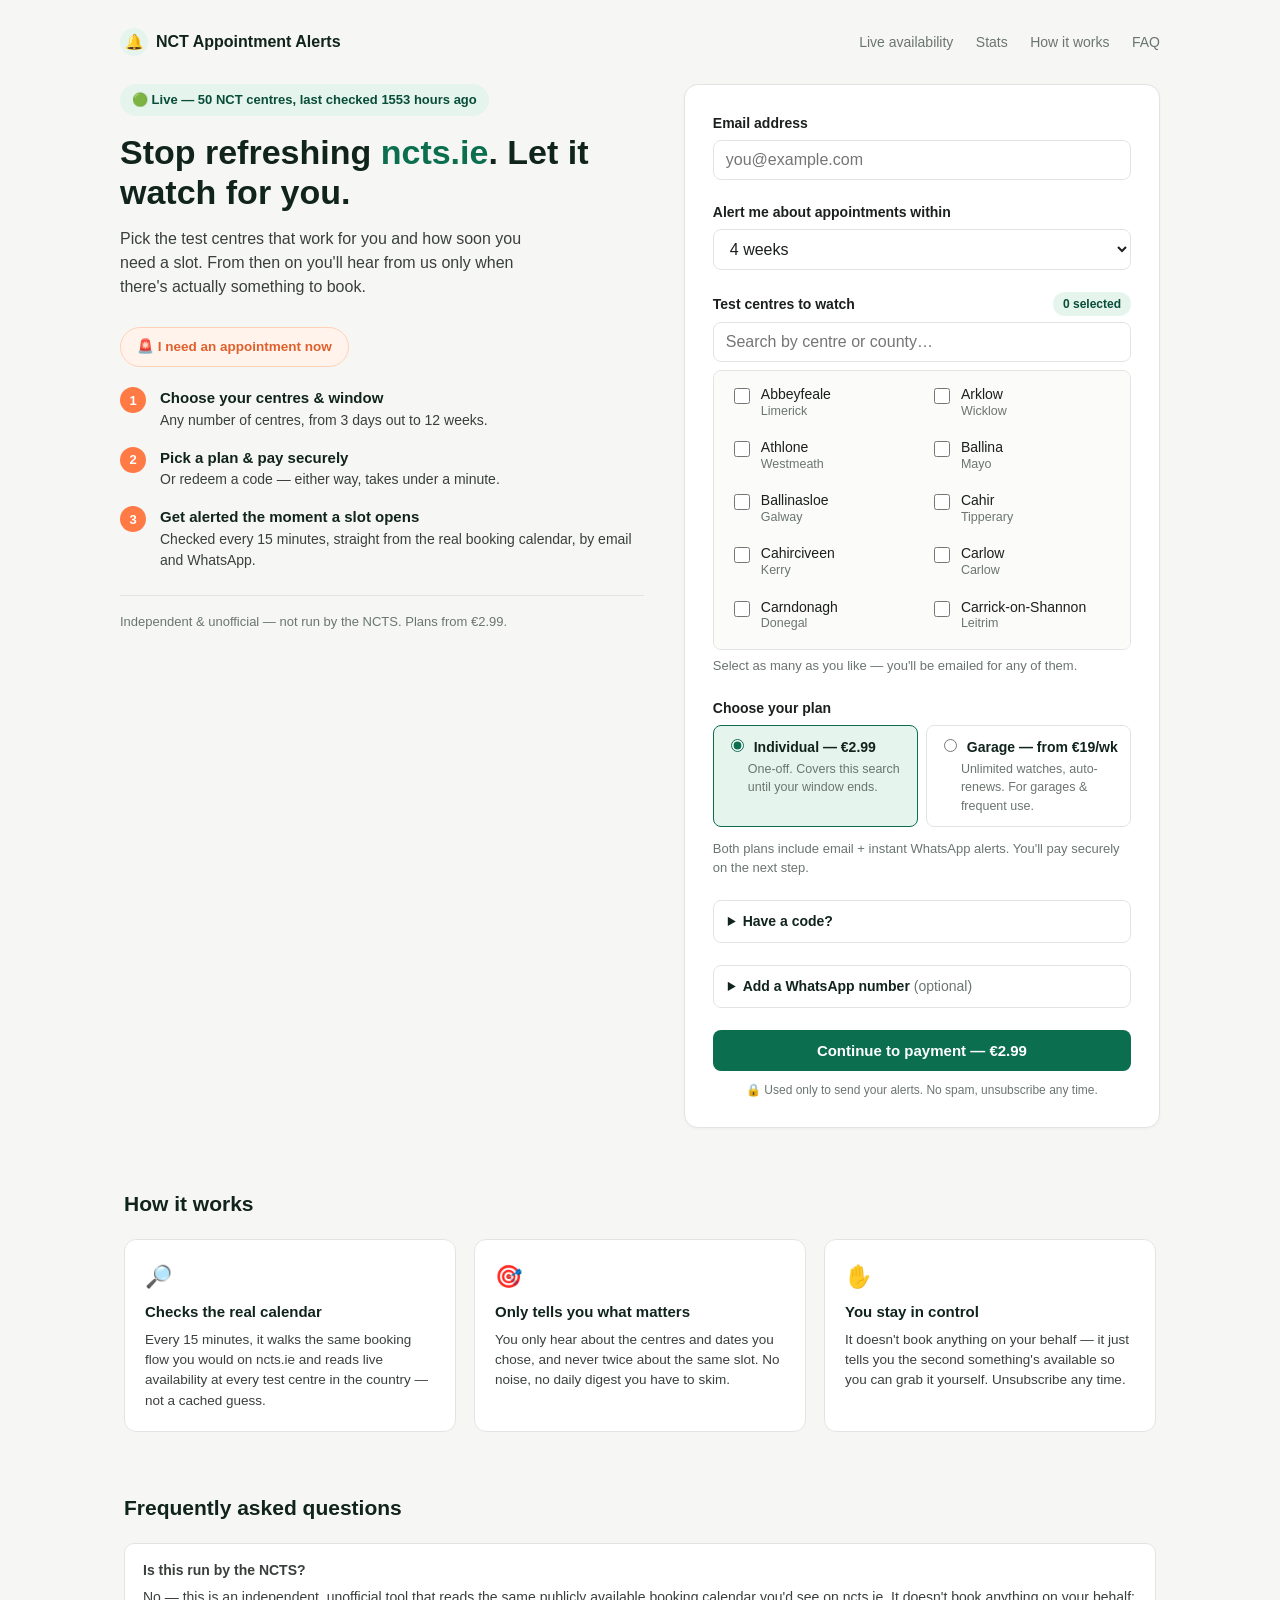
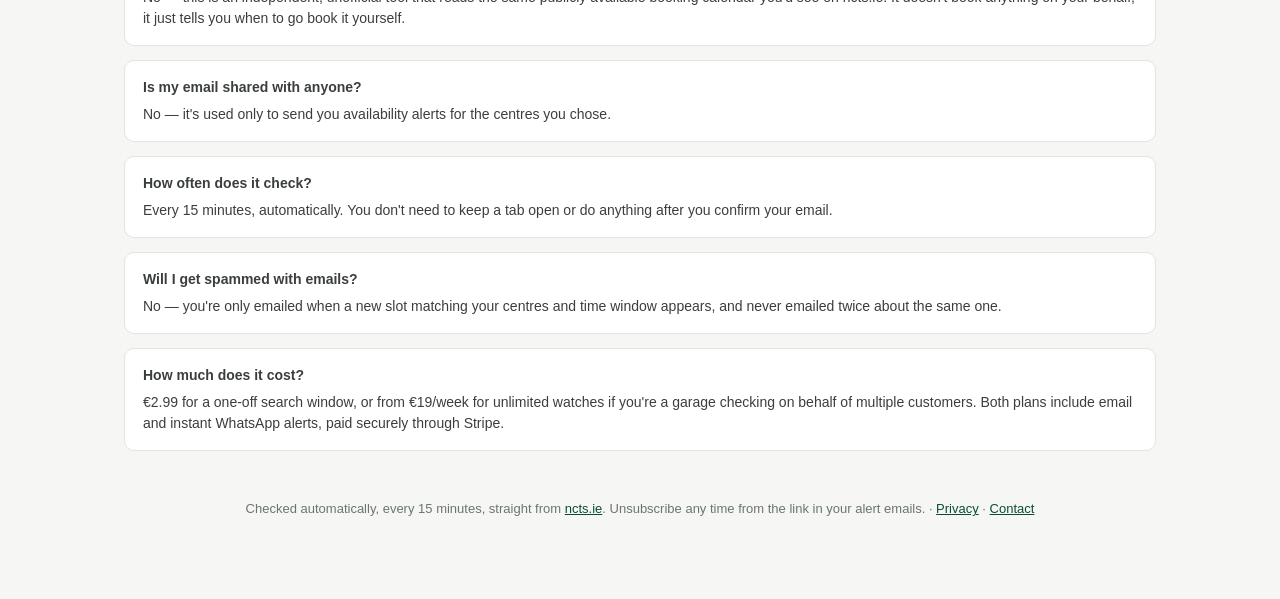
==== commit e9828397: "Fix payment" ====
--- a/docs/index.html
+++ b/docs/index.html
@@ -190,10 +190,10 @@
           </div>
 
           <details class="code-field">
-            <summary>Have a code? <span class="hint-inline">(garage trial or friends &amp; family)</span></summary>
+            <summary>Have a code?</summary>
             <div class="field" style="margin-top:12px;">
               <label for="compCode">Code</label>
-              <input type="text" id="compCode" name="compCode" placeholder="e.g. FAMILY2026" autocomplete="off" />
+              <input type="text" id="compCode" name="compCode" placeholder="Enter code" autocomplete="off" />
               <p class="hint">A valid code skips payment entirely — no card needed.</p>
             </div>
           </details>
@@ -209,10 +209,20 @@
 
           <!-- Honeypot: invisible to real visitors, but a bot's form-filler
                will often fill every field it finds. If this has anything in
-               it on submit, we quietly drop the request. -->
+               it on submit, we quietly drop the request.
+
+               Deliberately NOT named/labelled anything that resembles a
+               real-world field (company, website, url, organization, name,
+               phone, address, ...) — browser autofill matches on exactly
+               those patterns and will silently fill a field like that from
+               the visitor's saved profile data even though it's hidden
+               on-screen (autofill works off the DOM, not what's rendered),
+               which was tripping this for real visitors and silently
+               dropping their actual signup/payment attempt. A nonsense
+               name/id avoids every autofill heuristic. -->
           <div class="hp-field" aria-hidden="true">
-            <label for="companyWebsite">Company website</label>
-            <input type="text" id="companyWebsite" name="companyWebsite" tabindex="-1" autocomplete="off" />
+            <label for="hpCheck">Leave this field blank</label>
+            <input type="text" id="hpCheck" name="hpCheck" tabindex="-1" autocomplete="off" />
           </div>
 
           <!-- Cloudflare Turnstile widget. data-sitekey is a PUBLIC key, safe
